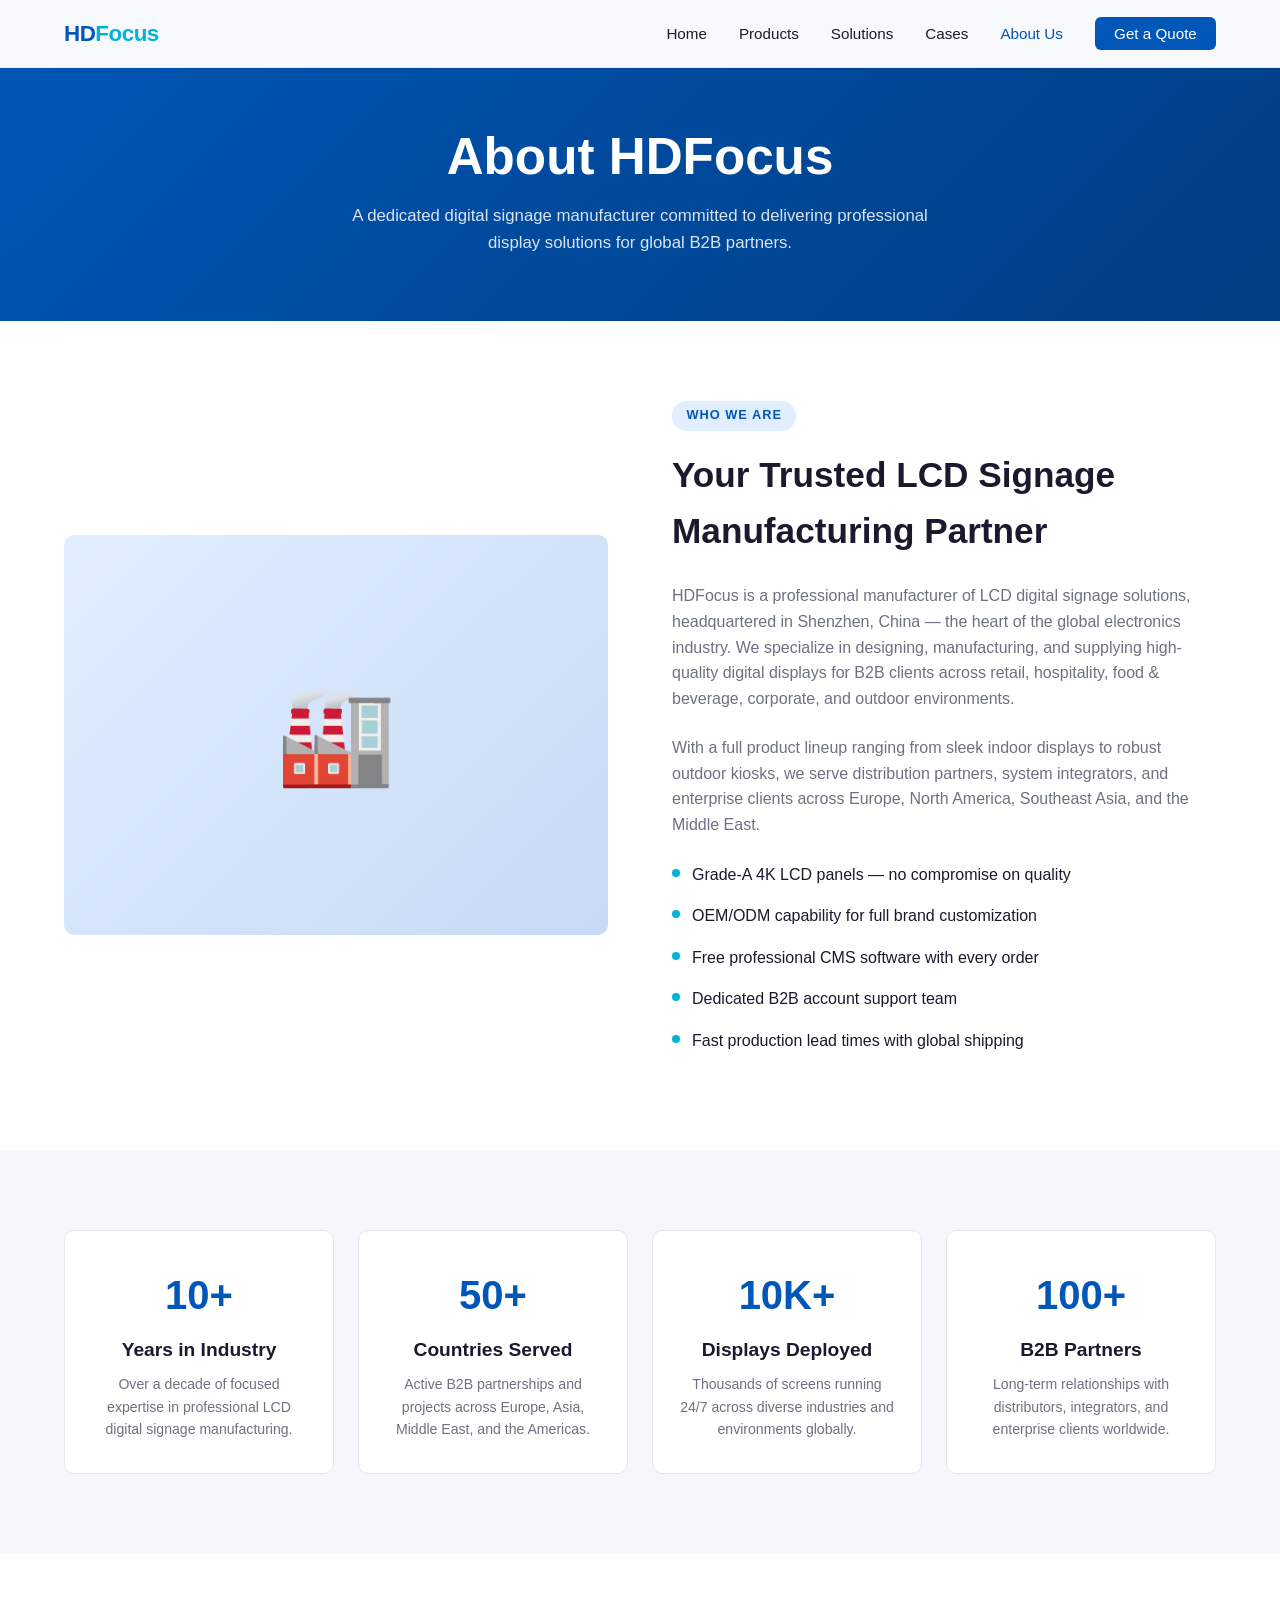
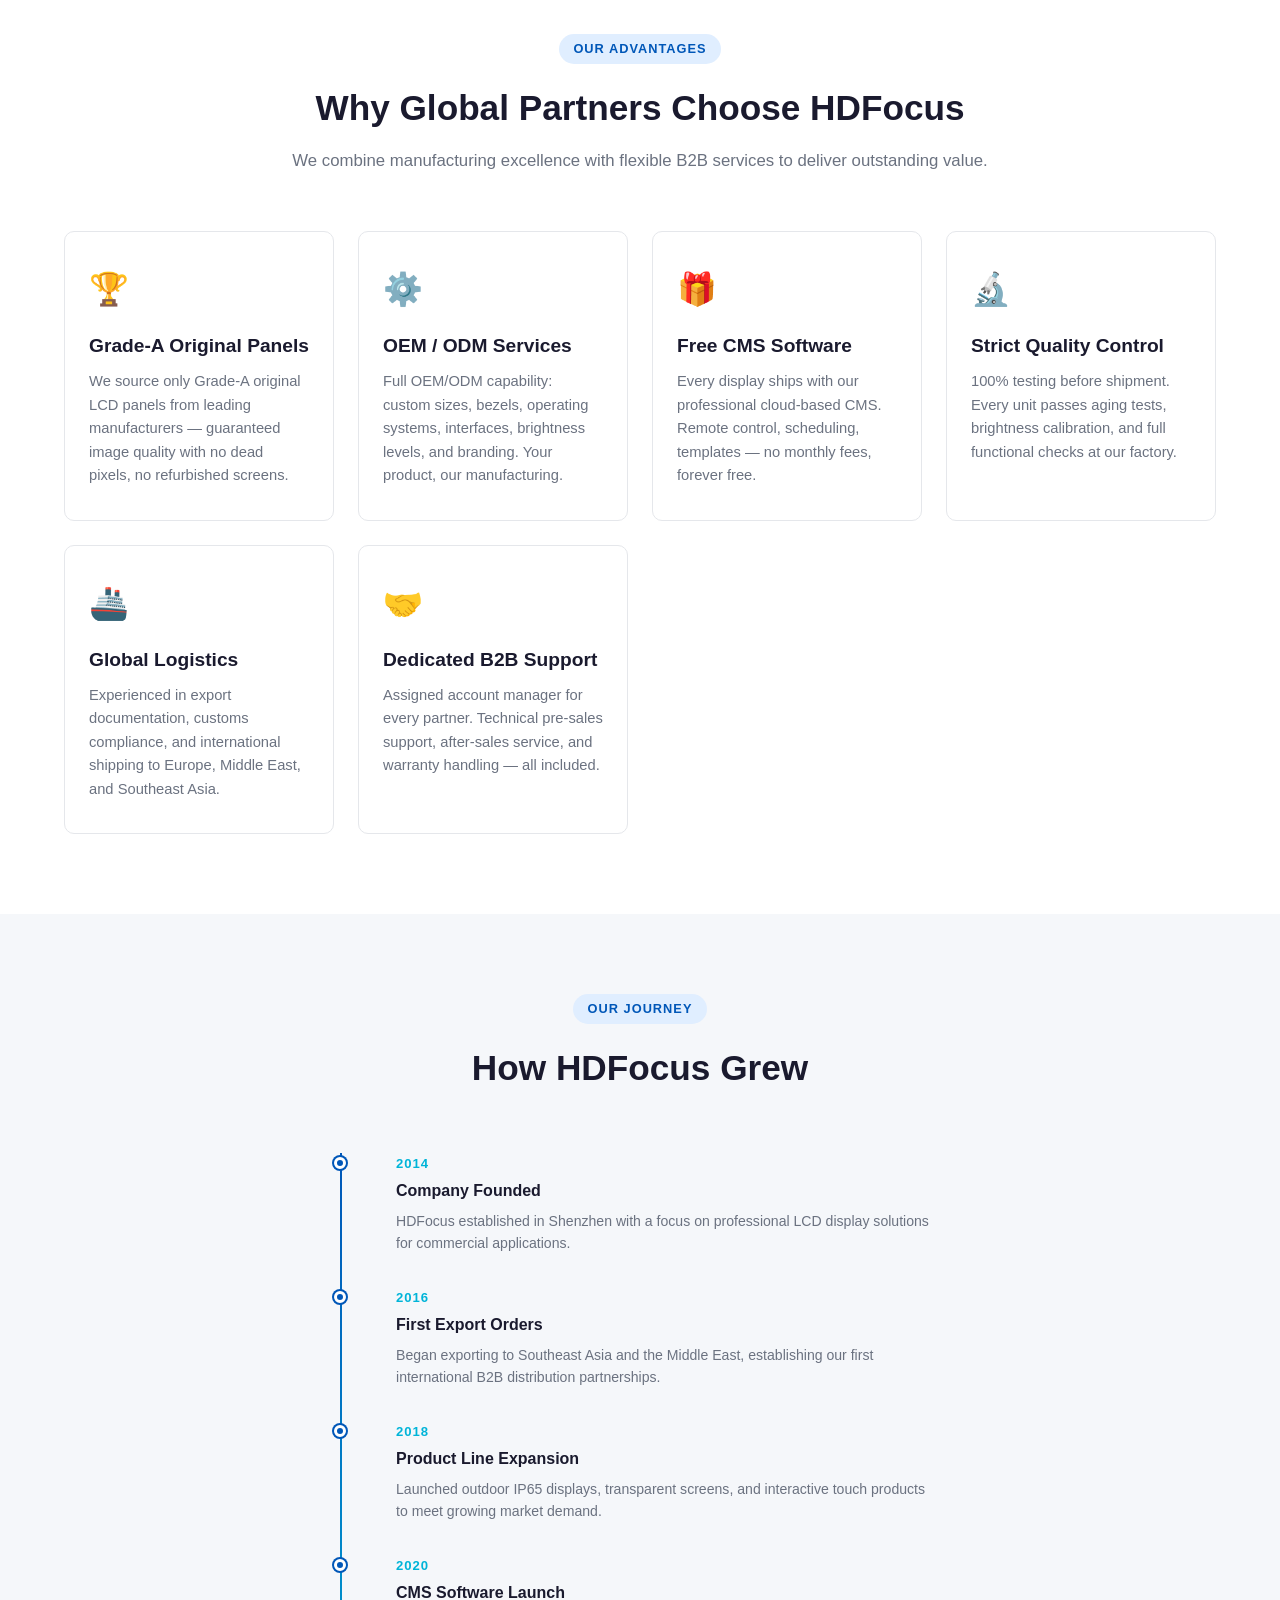
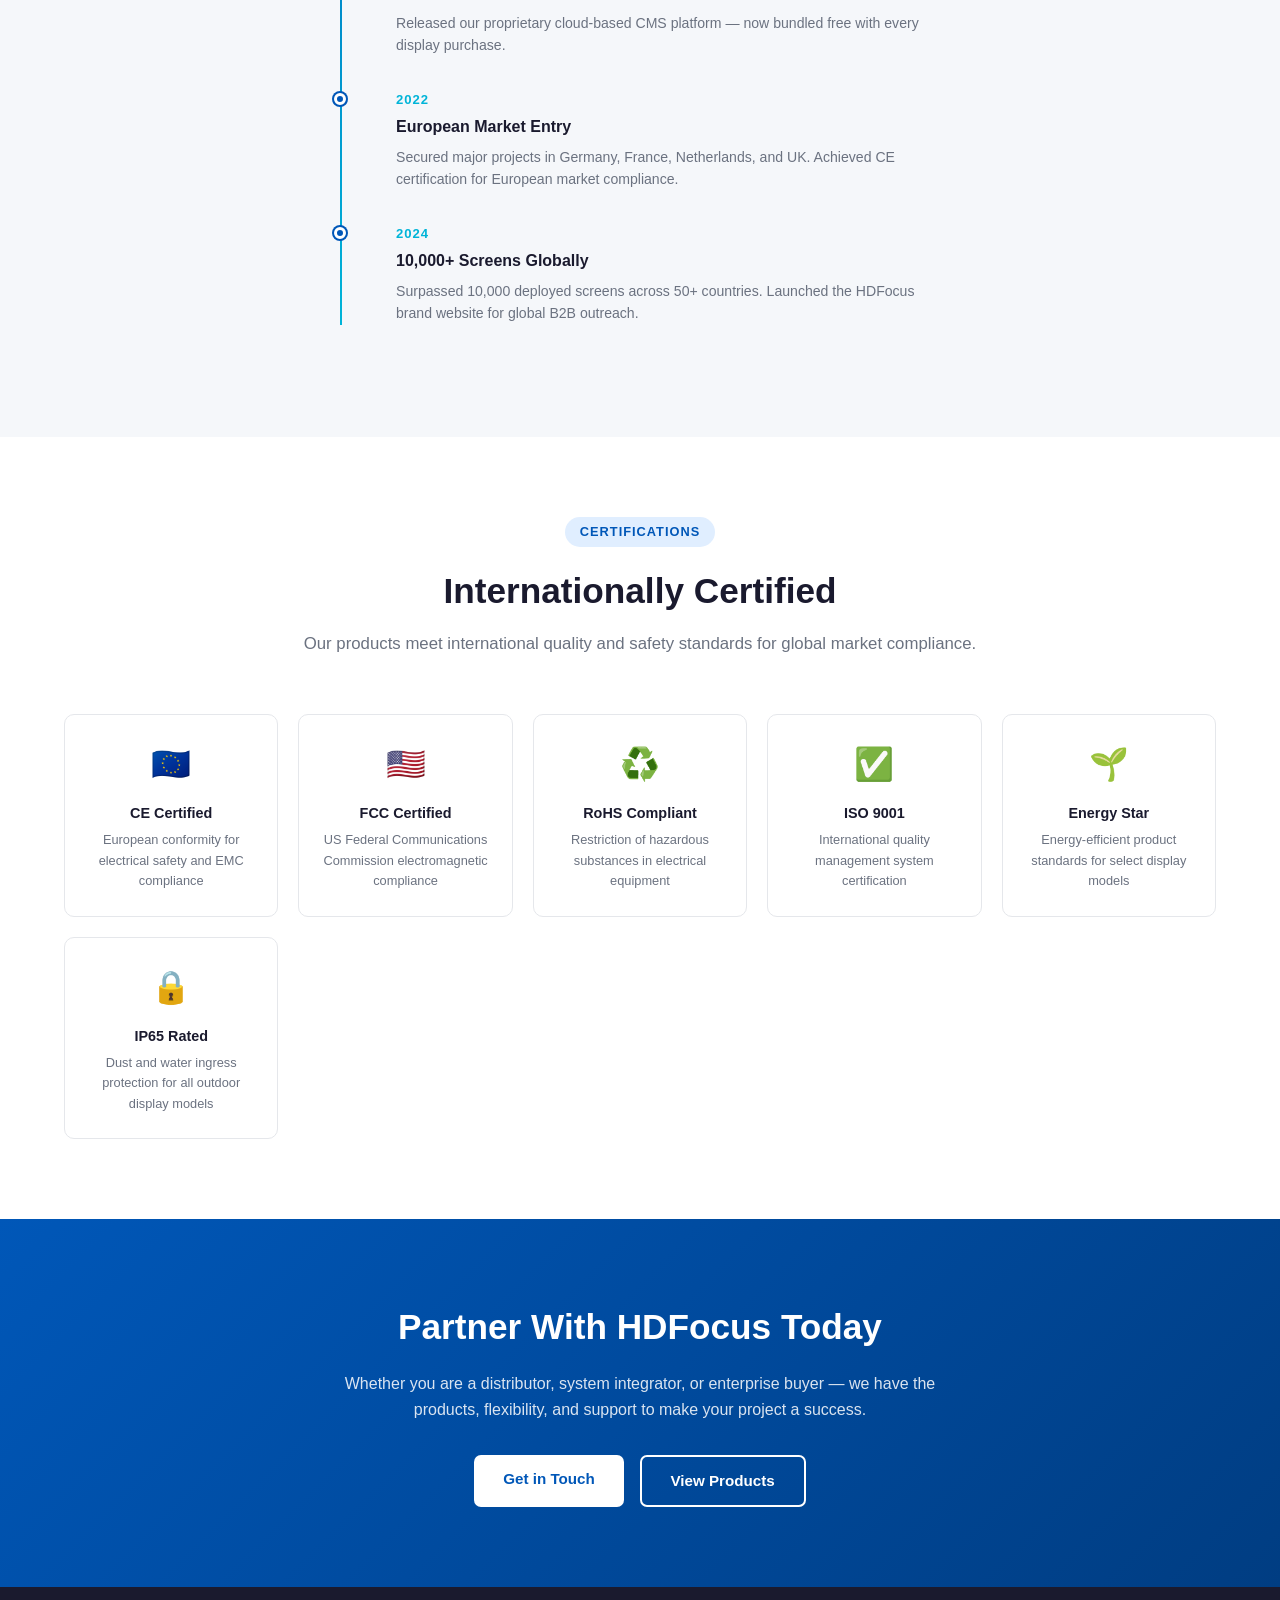
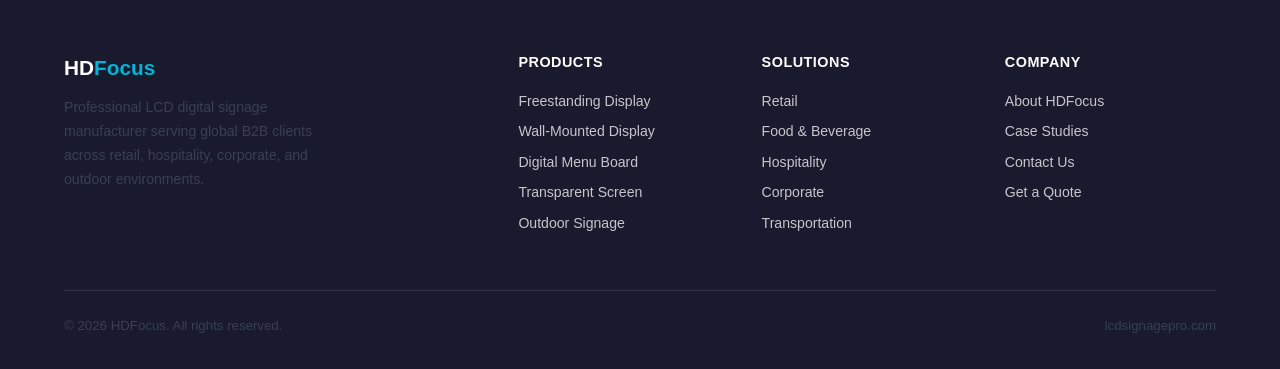
==== about.html @ 232b3a87 "Add files via upload" ====
<!DOCTYPE html>
<html lang="en">
<head>
  <meta charset="UTF-8" />
  <meta name="viewport" content="width=device-width, initial-scale=1.0" />
  <title>About Us | HDFocus LCD Digital Signage Manufacturer</title>
  <meta name="description" content="HDFocus is a professional LCD digital signage manufacturer with over 10 years of experience. We serve B2B clients globally with Grade-A displays, free CMS, and OEM/ODM services." />
  <link rel="stylesheet" href="style.css" />
  <style>
    .team-grid { display:grid; grid-template-columns:repeat(auto-fit,minmax(220px,1fr)); gap:1.5rem; }
    .team-card { text-align:center; padding:2rem 1.5rem; border-radius:var(--radius); border:1px solid var(--border); background:#fff; }
    .team-avatar { width:80px; height:80px; border-radius:50%; background:linear-gradient(135deg,var(--primary),var(--accent)); display:flex; align-items:center; justify-content:center; color:#fff; font-size:1.8rem; font-weight:700; margin:0 auto 1rem; }
    .team-card h3 { margin-bottom:0.25rem; font-size:1rem; }
    .team-card span { color:var(--text-muted); font-size:0.85rem; }
    .milestones { position:relative; padding-left:2rem; }
    .milestones::before { content:''; position:absolute; left:0; top:0; bottom:0; width:2px; background:linear-gradient(to bottom,var(--primary),var(--accent)); }
    .milestone { position:relative; margin-bottom:2rem; padding-left:1.5rem; }
    .milestone::before { content:''; position:absolute; left:-2.4rem; top:4px; width:12px; height:12px; border-radius:50%; background:var(--primary); border:3px solid #fff; box-shadow:0 0 0 2px var(--primary); }
    .milestone .year { font-size:0.82rem; font-weight:700; color:var(--accent); text-transform:uppercase; letter-spacing:1px; }
    .milestone h4 { font-size:1rem; margin:0.25rem 0 0.4rem; }
    .milestone p { color:var(--text-muted); font-size:0.88rem; }
    .cert-grid { display:grid; grid-template-columns:repeat(auto-fit,minmax(180px,1fr)); gap:1.25rem; }
    .cert-card { background:#fff; border:1px solid var(--border); border-radius:var(--radius); padding:1.5rem; text-align:center; }
    .cert-icon { font-size:2rem; margin-bottom:0.75rem; }
    .cert-card h4 { font-size:0.9rem; margin-bottom:0.3rem; }
    .cert-card p { font-size:0.8rem; color:var(--text-muted); }
  </style>
</head>
<body>

<nav class="navbar">
  <a href="index.html" class="logo">HD<span>Focus</span></a>
  <ul class="nav-links">
    <li><a href="index.html">Home</a></li>
    <li><a href="products.html">Products</a></li>
    <li><a href="solutions.html">Solutions</a></li>
    <li><a href="cases.html">Cases</a></li>
    <li><a href="about.html" class="active">About Us</a></li>
    <li><a href="contact.html" class="nav-cta">Get a Quote</a></li>
  </ul>
  <div class="hamburger"><span></span><span></span><span></span></div>
</nav>

<div class="page-hero">
  <h1>About HDFocus</h1>
  <p>A dedicated digital signage manufacturer committed to delivering professional display solutions for global B2B partners.</p>
</div>

<!-- WHO WE ARE -->
<section class="section">
  <div class="about-grid">
    <div class="about-visual">🏭</div>
    <div class="about-text">
      <div class="section-header" style="text-align:left;margin:0 0 1.5rem;">
        <div class="tag">Who We Are</div>
        <h2>Your Trusted LCD Signage Manufacturing Partner</h2>
      </div>
      <p>HDFocus is a professional manufacturer of LCD digital signage solutions, headquartered in Shenzhen, China — the heart of the global electronics industry. We specialize in designing, manufacturing, and supplying high-quality digital displays for B2B clients across retail, hospitality, food & beverage, corporate, and outdoor environments.</p>
      <p style="margin-top:1rem;">With a full product lineup ranging from sleek indoor displays to robust outdoor kiosks, we serve distribution partners, system integrators, and enterprise clients across Europe, North America, Southeast Asia, and the Middle East.</p>
      <div class="value-list">
        <div class="value-item"><div class="dot"></div><span>Grade-A 4K LCD panels — no compromise on quality</span></div>
        <div class="value-item"><div class="dot"></div><span>OEM/ODM capability for full brand customization</span></div>
        <div class="value-item"><div class="dot"></div><span>Free professional CMS software with every order</span></div>
        <div class="value-item"><div class="dot"></div><span>Dedicated B2B account support team</span></div>
        <div class="value-item"><div class="dot"></div><span>Fast production lead times with global shipping</span></div>
      </div>
    </div>
  </div>
</section>

<!-- STATS -->
<section class="section section-alt">
  <div class="why-grid">
    <div class="why-card">
      <div class="why-number">10+</div>
      <h3>Years in Industry</h3>
      <p>Over a decade of focused expertise in professional LCD digital signage manufacturing.</p>
    </div>
    <div class="why-card">
      <div class="why-number">50+</div>
      <h3>Countries Served</h3>
      <p>Active B2B partnerships and projects across Europe, Asia, Middle East, and the Americas.</p>
    </div>
    <div class="why-card">
      <div class="why-number">10K+</div>
      <h3>Displays Deployed</h3>
      <p>Thousands of screens running 24/7 across diverse industries and environments globally.</p>
    </div>
    <div class="why-card">
      <div class="why-number">100+</div>
      <h3>B2B Partners</h3>
      <p>Long-term relationships with distributors, integrators, and enterprise clients worldwide.</p>
    </div>
  </div>
</section>

<!-- OUR ADVANTAGES -->
<section class="section">
  <div class="section-header">
    <div class="tag">Our Advantages</div>
    <h2>Why Global Partners Choose HDFocus</h2>
    <p>We combine manufacturing excellence with flexible B2B services to deliver outstanding value.</p>
  </div>
  <div class="features-grid">
    <div class="feature-card">
      <div class="feature-icon">🏆</div>
      <h3>Grade-A Original Panels</h3>
      <p>We source only Grade-A original LCD panels from leading manufacturers — guaranteed image quality with no dead pixels, no refurbished screens.</p>
    </div>
    <div class="feature-card">
      <div class="feature-icon">⚙️</div>
      <h3>OEM / ODM Services</h3>
      <p>Full OEM/ODM capability: custom sizes, bezels, operating systems, interfaces, brightness levels, and branding. Your product, our manufacturing.</p>
    </div>
    <div class="feature-card">
      <div class="feature-icon">🎁</div>
      <h3>Free CMS Software</h3>
      <p>Every display ships with our professional cloud-based CMS. Remote control, scheduling, templates — no monthly fees, forever free.</p>
    </div>
    <div class="feature-card">
      <div class="feature-icon">🔬</div>
      <h3>Strict Quality Control</h3>
      <p>100% testing before shipment. Every unit passes aging tests, brightness calibration, and full functional checks at our factory.</p>
    </div>
    <div class="feature-card">
      <div class="feature-icon">🚢</div>
      <h3>Global Logistics</h3>
      <p>Experienced in export documentation, customs compliance, and international shipping to Europe, Middle East, and Southeast Asia.</p>
    </div>
    <div class="feature-card">
      <div class="feature-icon">🤝</div>
      <h3>Dedicated B2B Support</h3>
      <p>Assigned account manager for every partner. Technical pre-sales support, after-sales service, and warranty handling — all included.</p>
    </div>
  </div>
</section>

<!-- MILESTONES -->
<section class="section section-alt">
  <div class="section-header">
    <div class="tag">Our Journey</div>
    <h2>How HDFocus Grew</h2>
  </div>
  <div style="max-width:600px;margin:0 auto;">
    <div class="milestones">
      <div class="milestone">
        <div class="year">2014</div>
        <h4>Company Founded</h4>
        <p>HDFocus established in Shenzhen with a focus on professional LCD display solutions for commercial applications.</p>
      </div>
      <div class="milestone">
        <div class="year">2016</div>
        <h4>First Export Orders</h4>
        <p>Began exporting to Southeast Asia and the Middle East, establishing our first international B2B distribution partnerships.</p>
      </div>
      <div class="milestone">
        <div class="year">2018</div>
        <h4>Product Line Expansion</h4>
        <p>Launched outdoor IP65 displays, transparent screens, and interactive touch products to meet growing market demand.</p>
      </div>
      <div class="milestone">
        <div class="year">2020</div>
        <h4>CMS Software Launch</h4>
        <p>Released our proprietary cloud-based CMS platform — now bundled free with every display purchase.</p>
      </div>
      <div class="milestone">
        <div class="year">2022</div>
        <h4>European Market Entry</h4>
        <p>Secured major projects in Germany, France, Netherlands, and UK. Achieved CE certification for European market compliance.</p>
      </div>
      <div class="milestone">
        <div class="year">2024</div>
        <h4>10,000+ Screens Globally</h4>
        <p>Surpassed 10,000 deployed screens across 50+ countries. Launched the HDFocus brand website for global B2B outreach.</p>
      </div>
    </div>
  </div>
</section>

<!-- CERTIFICATIONS -->
<section class="section">
  <div class="section-header">
    <div class="tag">Certifications</div>
    <h2>Internationally Certified</h2>
    <p>Our products meet international quality and safety standards for global market compliance.</p>
  </div>
  <div class="cert-grid">
    <div class="cert-card">
      <div class="cert-icon">🇪🇺</div>
      <h4>CE Certified</h4>
      <p>European conformity for electrical safety and EMC compliance</p>
    </div>
    <div class="cert-card">
      <div class="cert-icon">🇺🇸</div>
      <h4>FCC Certified</h4>
      <p>US Federal Communications Commission electromagnetic compliance</p>
    </div>
    <div class="cert-card">
      <div class="cert-icon">♻️</div>
      <h4>RoHS Compliant</h4>
      <p>Restriction of hazardous substances in electrical equipment</p>
    </div>
    <div class="cert-card">
      <div class="cert-icon">✅</div>
      <h4>ISO 9001</h4>
      <p>International quality management system certification</p>
    </div>
    <div class="cert-card">
      <div class="cert-icon">🌱</div>
      <h4>Energy Star</h4>
      <p>Energy-efficient product standards for select display models</p>
    </div>
    <div class="cert-card">
      <div class="cert-icon">🔒</div>
      <h4>IP65 Rated</h4>
      <p>Dust and water ingress protection for all outdoor display models</p>
    </div>
  </div>
</section>

<section class="cta-banner">
  <h2>Partner With HDFocus Today</h2>
  <p>Whether you are a distributor, system integrator, or enterprise buyer — we have the products, flexibility, and support to make your project a success.</p>
  <div class="cta-buttons">
    <a href="contact.html" class="btn btn-white">Get in Touch</a>
    <a href="products.html" class="btn btn-outline" style="color:#fff;border-color:#fff;">View Products</a>
  </div>
</section>

<footer>
  <div class="footer-grid">
    <div class="footer-brand">
      <div class="logo">HD<span>Focus</span></div>
      <p>Professional LCD digital signage manufacturer serving global B2B clients across retail, hospitality, corporate, and outdoor environments.</p>
    </div>
    <div class="footer-col">
      <h4>Products</h4>
      <a href="products.html">Freestanding Display</a>
      <a href="products.html">Wall-Mounted Display</a>
      <a href="products.html">Digital Menu Board</a>
      <a href="products.html">Transparent Screen</a>
      <a href="products.html">Outdoor Signage</a>
    </div>
    <div class="footer-col">
      <h4>Solutions</h4>
      <a href="solutions.html">Retail</a>
      <a href="solutions.html">Food & Beverage</a>
      <a href="solutions.html">Hospitality</a>
      <a href="solutions.html">Corporate</a>
      <a href="solutions.html">Transportation</a>
    </div>
    <div class="footer-col">
      <h4>Company</h4>
      <a href="about.html">About HDFocus</a>
      <a href="cases.html">Case Studies</a>
      <a href="contact.html">Contact Us</a>
      <a href="contact.html">Get a Quote</a>
    </div>
  </div>
  <div class="footer-bottom">
    <p>&copy; 2026 HDFocus. All rights reserved.</p>
    <p>lcdsignagepro.com</p>
  </div>
</footer>

<script src="main.js"></script>
</body>
</html>
---- style.css ----
/* ===== RESET & BASE ===== */
*, *::before, *::after { box-sizing: border-box; margin: 0; padding: 0; }
html { scroll-behavior: smooth; }
body {
  font-family: 'Segoe UI', Arial, sans-serif;
  color: #1a1a2e;
  background: #fff;
  line-height: 1.6;
}
a { text-decoration: none; color: inherit; }
img { max-width: 100%; display: block; }
ul { list-style: none; }

/* ===== VARIABLES ===== */
:root {
  --primary: #0057b8;
  --primary-dark: #003d82;
  --accent: #00b4d8;
  --dark: #1a1a2e;
  --gray: #f5f7fa;
  --text-muted: #6b7280;
  --border: #e5e7eb;
  --radius: 10px;
  --shadow: 0 4px 24px rgba(0,87,184,0.10);
  --transition: 0.25s ease;
}

/* ===== TYPOGRAPHY ===== */
h1 { font-size: clamp(2rem, 5vw, 3.2rem); font-weight: 800; line-height: 1.15; }
h2 { font-size: clamp(1.5rem, 3vw, 2.2rem); font-weight: 700; }
h3 { font-size: 1.2rem; font-weight: 600; }
p { color: #374151; }

/* ===== NAVBAR ===== */
.navbar {
  position: fixed; top: 0; left: 0; right: 0; z-index: 1000;
  background: rgba(255,255,255,0.97);
  backdrop-filter: blur(10px);
  border-bottom: 1px solid var(--border);
  padding: 0 5%;
  display: flex; align-items: center; justify-content: space-between;
  height: 68px;
}
.navbar .logo {
  font-size: 1.4rem; font-weight: 800;
  color: var(--primary);
  letter-spacing: -0.5px;
}
.navbar .logo span { color: var(--accent); }
.nav-links { display: flex; gap: 2rem; align-items: center; }
.nav-links a {
  font-size: 0.95rem; font-weight: 500; color: var(--dark);
  transition: color var(--transition);
}
.nav-links a:hover, .nav-links a.active { color: var(--primary); }
.nav-cta {
  background: var(--primary); color: #fff !important;
  padding: 0.5rem 1.2rem; border-radius: 6px;
  transition: background var(--transition) !important;
}
.nav-cta:hover { background: var(--primary-dark) !important; }
.hamburger { display: none; flex-direction: column; gap: 5px; cursor: pointer; }
.hamburger span { width: 24px; height: 2px; background: var(--dark); border-radius: 2px; transition: var(--transition); }

/* ===== BUTTONS ===== */
.btn {
  display: inline-block; padding: 0.75rem 1.8rem;
  border-radius: 7px; font-weight: 600; font-size: 0.95rem;
  transition: all var(--transition); cursor: pointer; border: none;
}
.btn-primary { background: var(--primary); color: #fff; }
.btn-primary:hover { background: var(--primary-dark); transform: translateY(-1px); box-shadow: 0 6px 20px rgba(0,87,184,0.3); }
.btn-outline { background: transparent; color: var(--primary); border: 2px solid var(--primary); }
.btn-outline:hover { background: var(--primary); color: #fff; }
.btn-white { background: #fff; color: var(--primary); }
.btn-white:hover { background: var(--gray); }
.btn-accent { background: var(--accent); color: #fff; }
.btn-accent:hover { background: #0096b4; }

/* ===== SECTION WRAPPER ===== */
.section { padding: 5rem 5%; }
.section-alt { background: var(--gray); }
.section-header { text-align: center; max-width: 700px; margin: 0 auto 3.5rem; }
.section-header .tag {
  display: inline-block; background: #e0eeff; color: var(--primary);
  font-size: 0.8rem; font-weight: 700; letter-spacing: 1px; text-transform: uppercase;
  padding: 0.3rem 0.9rem; border-radius: 20px; margin-bottom: 1rem;
}
.section-header p { color: var(--text-muted); margin-top: 0.75rem; font-size: 1.05rem; }

/* ===== HERO ===== */
.hero {
  min-height: 100vh;
  background: linear-gradient(135deg, #0057b8 0%, #003d82 50%, #001f4d 100%);
  display: flex; align-items: center; padding: 8rem 5% 5rem;
  position: relative; overflow: hidden;
}
.hero::before {
  content: '';
  position: absolute; top: -50%; right: -20%;
  width: 700px; height: 700px;
  background: radial-gradient(circle, rgba(0,180,216,0.15) 0%, transparent 70%);
  border-radius: 50%;
}
.hero-content { max-width: 650px; color: #fff; position: relative; z-index: 1; }
.hero-tag {
  display: inline-block; background: rgba(0,180,216,0.2); color: var(--accent);
  border: 1px solid rgba(0,180,216,0.4);
  font-size: 0.8rem; font-weight: 700; letter-spacing: 1px; text-transform: uppercase;
  padding: 0.35rem 1rem; border-radius: 20px; margin-bottom: 1.5rem;
}
.hero h1 { color: #fff; margin-bottom: 1.25rem; }
.hero h1 span { color: var(--accent); }
.hero p { color: rgba(255,255,255,0.85); font-size: 1.1rem; margin-bottom: 2rem; max-width: 520px; }
.hero-buttons { display: flex; gap: 1rem; flex-wrap: wrap; }
.hero-stats { display: flex; gap: 2.5rem; margin-top: 3.5rem; flex-wrap: wrap; }
.stat { border-left: 3px solid var(--accent); padding-left: 1rem; }
.stat strong { display: block; font-size: 1.8rem; font-weight: 800; color: #fff; }
.stat span { font-size: 0.85rem; color: rgba(255,255,255,0.7); }

/* ===== FEATURES GRID ===== */
.features-grid { display: grid; grid-template-columns: repeat(auto-fit, minmax(240px, 1fr)); gap: 1.5rem; }
.feature-card {
  background: #fff; border: 1px solid var(--border);
  border-radius: var(--radius); padding: 2rem 1.5rem;
  transition: all var(--transition);
}
.feature-card:hover { transform: translateY(-4px); box-shadow: var(--shadow); border-color: var(--accent); }
.feature-icon { font-size: 2rem; margin-bottom: 1rem; }
.feature-card h3 { margin-bottom: 0.5rem; }
.feature-card p { color: var(--text-muted); font-size: 0.92rem; }

/* ===== PRODUCT GRID ===== */
.products-grid { display: grid; grid-template-columns: repeat(auto-fit, minmax(280px, 1fr)); gap: 1.75rem; }
.product-card {
  background: #fff; border: 1px solid var(--border);
  border-radius: var(--radius); overflow: hidden;
  transition: all var(--transition);
}
.product-card:hover { transform: translateY(-5px); box-shadow: var(--shadow); }
.product-img {
  height: 200px; background: linear-gradient(135deg, #e0eeff, #c7d9f5);
  display: flex; align-items: center; justify-content: center;
  font-size: 3.5rem; position: relative;
}
.product-badge {
  position: absolute; top: 1rem; right: 1rem;
  background: var(--accent); color: #fff;
  font-size: 0.72rem; font-weight: 700; padding: 0.2rem 0.6rem;
  border-radius: 4px; text-transform: uppercase; letter-spacing: 0.5px;
}
.product-info { padding: 1.5rem; }
.product-info h3 { margin-bottom: 0.5rem; font-size: 1.05rem; }
.product-info p { color: var(--text-muted); font-size: 0.88rem; margin-bottom: 1rem; }
.product-specs { display: flex; gap: 0.5rem; flex-wrap: wrap; }
.spec-tag {
  background: var(--gray); color: var(--primary);
  font-size: 0.75rem; font-weight: 600; padding: 0.2rem 0.6rem;
  border-radius: 4px;
}

/* ===== SOLUTIONS ===== */
.solutions-grid { display: grid; grid-template-columns: repeat(auto-fit, minmax(300px, 1fr)); gap: 1.75rem; }
.solution-card {
  border-radius: var(--radius); overflow: hidden;
  position: relative; min-height: 280px;
  display: flex; flex-direction: column; justify-content: flex-end;
  background: linear-gradient(135deg, #1a1a2e, #0057b8);
  padding: 2rem;
  transition: all var(--transition);
}
.solution-card:hover { transform: translateY(-4px); box-shadow: var(--shadow); }
.solution-icon { font-size: 2.5rem; margin-bottom: 1rem; }
.solution-card h3 { color: #fff; font-size: 1.15rem; margin-bottom: 0.5rem; }
.solution-card p { color: rgba(255,255,255,0.8); font-size: 0.88rem; }

/* ===== WHY US ===== */
.why-grid { display: grid; grid-template-columns: repeat(auto-fit, minmax(220px, 1fr)); gap: 1.5rem; }
.why-card {
  text-align: center; padding: 2rem 1.5rem;
  border-radius: var(--radius); background: #fff;
  border: 1px solid var(--border);
}
.why-number { font-size: 2.5rem; font-weight: 800; color: var(--primary); margin-bottom: 0.5rem; }
.why-card h3 { margin-bottom: 0.5rem; }
.why-card p { color: var(--text-muted); font-size: 0.88rem; }

/* ===== CASES ===== */
.cases-grid { display: grid; grid-template-columns: repeat(auto-fit, minmax(300px, 1fr)); gap: 1.75rem; }
.case-card {
  border-radius: var(--radius); overflow: hidden;
  border: 1px solid var(--border);
  transition: all var(--transition);
}
.case-card:hover { box-shadow: var(--shadow); transform: translateY(-4px); }
.case-img {
  height: 180px; display: flex; align-items: center; justify-content: center;
  font-size: 3rem;
}
.case-info { padding: 1.5rem; }
.case-tag {
  display: inline-block; background: #e0eeff; color: var(--primary);
  font-size: 0.75rem; font-weight: 700; padding: 0.2rem 0.6rem;
  border-radius: 4px; text-transform: uppercase; margin-bottom: 0.75rem;
}
.case-info h3 { margin-bottom: 0.5rem; }
.case-info p { color: var(--text-muted); font-size: 0.88rem; }

/* ===== CTA BANNER ===== */
.cta-banner {
  background: linear-gradient(135deg, var(--primary), var(--primary-dark));
  padding: 5rem 5%; text-align: center; color: #fff;
}
.cta-banner h2 { color: #fff; margin-bottom: 1rem; }
.cta-banner p { color: rgba(255,255,255,0.85); margin-bottom: 2rem; max-width: 600px; margin-left: auto; margin-right: auto; }
.cta-buttons { display: flex; gap: 1rem; justify-content: center; flex-wrap: wrap; }

/* ===== CONTACT FORM ===== */
.contact-grid { display: grid; grid-template-columns: 1fr 1.5fr; gap: 4rem; align-items: start; }
.contact-info h2 { margin-bottom: 1rem; }
.contact-info p { color: var(--text-muted); margin-bottom: 2rem; }
.contact-detail { display: flex; gap: 1rem; align-items: flex-start; margin-bottom: 1.5rem; }
.contact-detail .icon { font-size: 1.4rem; flex-shrink: 0; }
.contact-detail strong { display: block; margin-bottom: 0.2rem; }
.contact-detail span { color: var(--text-muted); font-size: 0.9rem; }
.form-card {
  background: #fff; border: 1px solid var(--border);
  border-radius: var(--radius); padding: 2.5rem;
  box-shadow: var(--shadow);
}
.form-row { display: grid; grid-template-columns: 1fr 1fr; gap: 1rem; }
.form-group { margin-bottom: 1.25rem; }
.form-group label { display: block; font-weight: 600; font-size: 0.88rem; margin-bottom: 0.4rem; }
.form-group input, .form-group select, .form-group textarea {
  width: 100%; padding: 0.7rem 1rem;
  border: 1.5px solid var(--border); border-radius: 7px;
  font-size: 0.95rem; font-family: inherit;
  transition: border-color var(--transition);
  background: #fff;
}
.form-group input:focus, .form-group select:focus, .form-group textarea:focus {
  outline: none; border-color: var(--primary);
  box-shadow: 0 0 0 3px rgba(0,87,184,0.08);
}
.form-group textarea { resize: vertical; min-height: 120px; }

/* ===== ABOUT ===== */
.about-grid { display: grid; grid-template-columns: 1fr 1fr; gap: 4rem; align-items: center; }
.about-visual {
  border-radius: var(--radius); overflow: hidden;
  background: linear-gradient(135deg, #e0eeff, #c7d9f5);
  height: 400px; display: flex; align-items: center; justify-content: center;
  font-size: 6rem;
}
.about-text h2 { margin-bottom: 1rem; }
.about-text p { color: var(--text-muted); margin-bottom: 1.5rem; }
.value-list { margin-top: 1.5rem; }
.value-item { display: flex; gap: 0.75rem; align-items: flex-start; margin-bottom: 1rem; }
.value-item .dot { width: 8px; height: 8px; border-radius: 50%; background: var(--accent); flex-shrink: 0; margin-top: 7px; }

/* ===== PAGE HERO ===== */
.page-hero {
  background: linear-gradient(135deg, #0057b8, #003d82);
  padding: 8rem 5% 4rem; color: #fff; text-align: center;
}
.page-hero h1 { color: #fff; margin-bottom: 1rem; }
.page-hero p { color: rgba(255,255,255,0.85); max-width: 600px; margin: 0 auto; font-size: 1.05rem; }

/* ===== FOOTER ===== */
footer {
  background: var(--dark); color: rgba(255,255,255,0.75);
  padding: 4rem 5% 2rem;
}
.footer-grid { display: grid; grid-template-columns: 2fr 1fr 1fr 1fr; gap: 2rem; margin-bottom: 3rem; }
.footer-brand .logo { font-size: 1.3rem; font-weight: 800; color: #fff; margin-bottom: 0.75rem; }
.footer-brand .logo span { color: var(--accent); }
.footer-brand p { font-size: 0.88rem; max-width: 260px; line-height: 1.7; }
.footer-col h4 { color: #fff; font-size: 0.9rem; font-weight: 700; margin-bottom: 1rem; text-transform: uppercase; letter-spacing: 0.5px; }
.footer-col a { display: block; font-size: 0.88rem; margin-bottom: 0.5rem; transition: color var(--transition); }
.footer-col a:hover { color: var(--accent); }
.footer-bottom { border-top: 1px solid rgba(255,255,255,0.1); padding-top: 1.5rem; display: flex; justify-content: space-between; align-items: center; flex-wrap: wrap; gap: 1rem; }
.footer-bottom p { font-size: 0.83rem; }

/* ===== RESPONSIVE ===== */
@media (max-width: 900px) {
  .contact-grid, .about-grid { grid-template-columns: 1fr; }
  .footer-grid { grid-template-columns: 1fr 1fr; }
  .about-visual { height: 250px; font-size: 4rem; }
}
@media (max-width: 768px) {
  .nav-links { display: none; flex-direction: column; position: absolute; top: 68px; left: 0; right: 0; background: #fff; padding: 1.5rem 5%; border-bottom: 1px solid var(--border); gap: 1rem; }
  .nav-links.open { display: flex; }
  .hamburger { display: flex; }
  .hero { padding-top: 6rem; }
  .hero-stats { gap: 1.5rem; }
  .form-row { grid-template-columns: 1fr; }
  .footer-grid { grid-template-columns: 1fr; }
}
@media (max-width: 480px) {
  .section { padding: 3.5rem 5%; }
  .hero-buttons { flex-direction: column; }
  .cta-buttons { flex-direction: column; align-items: center; }
}
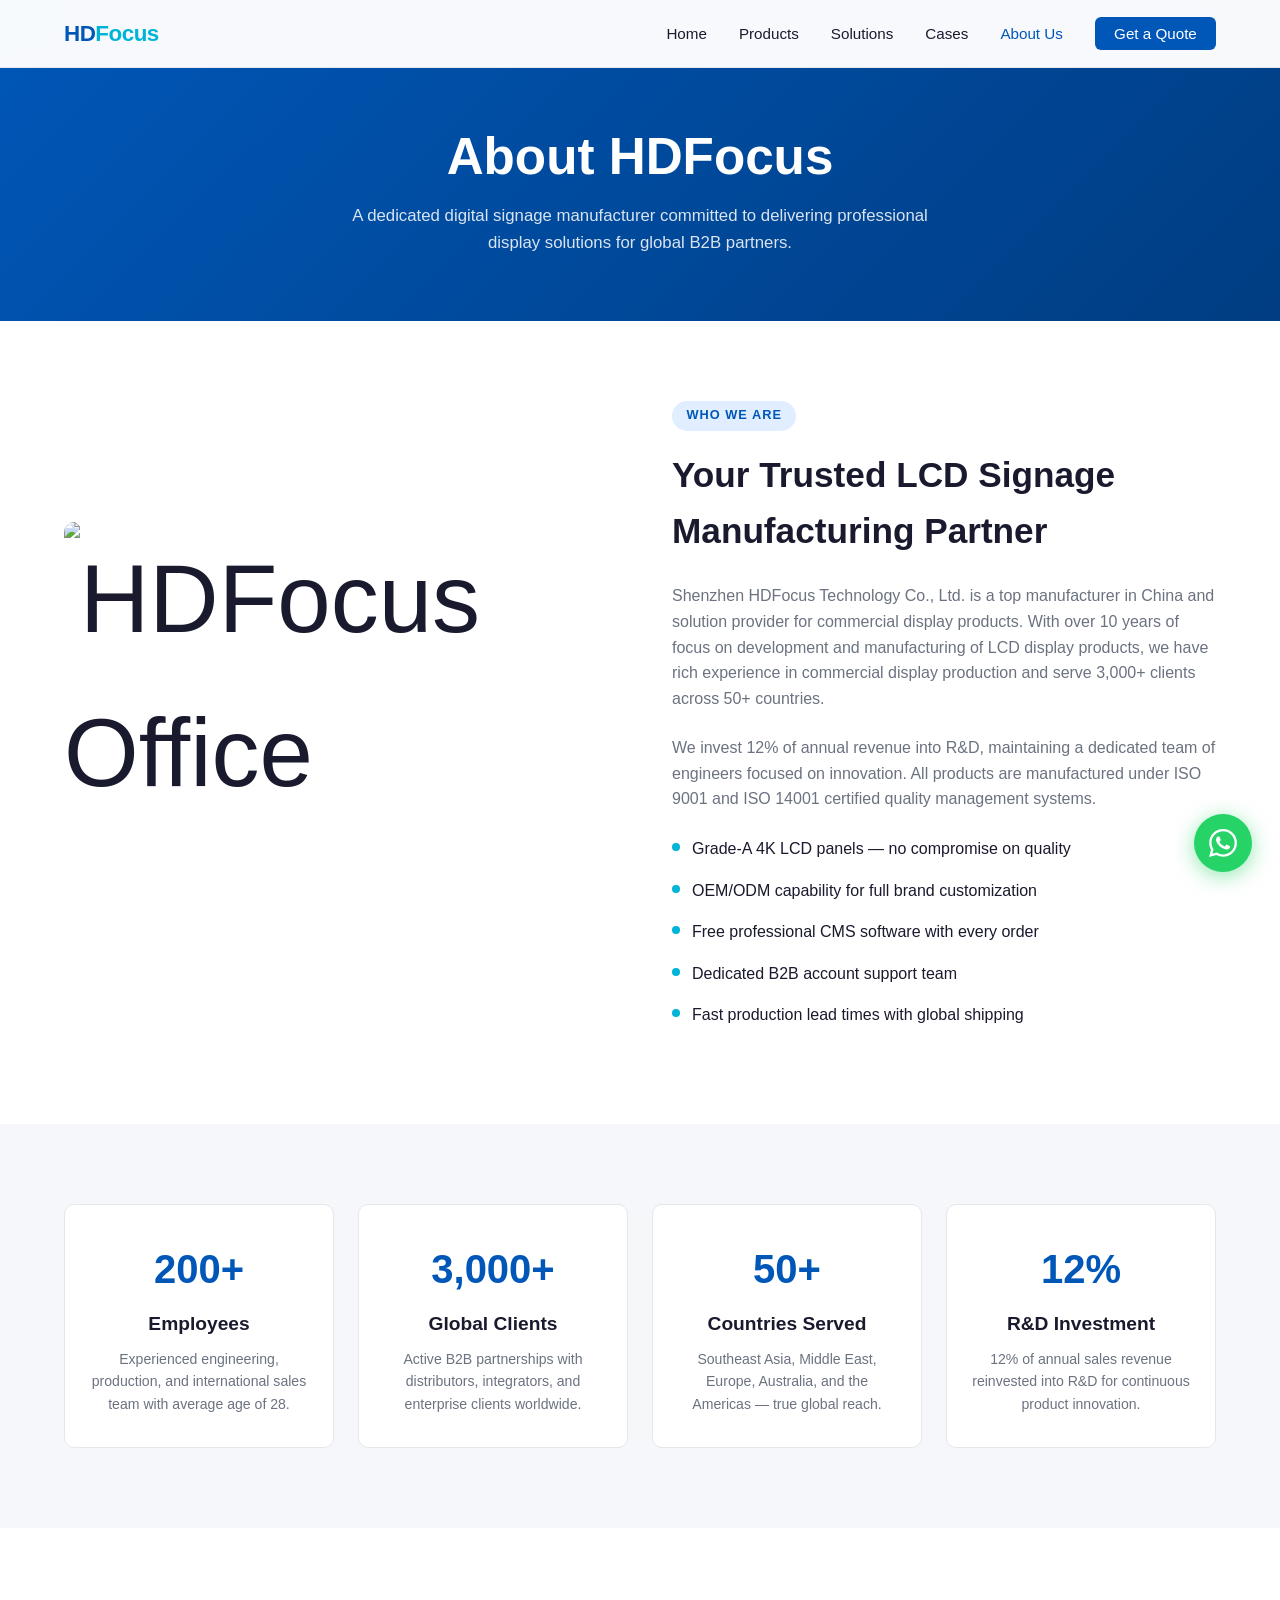
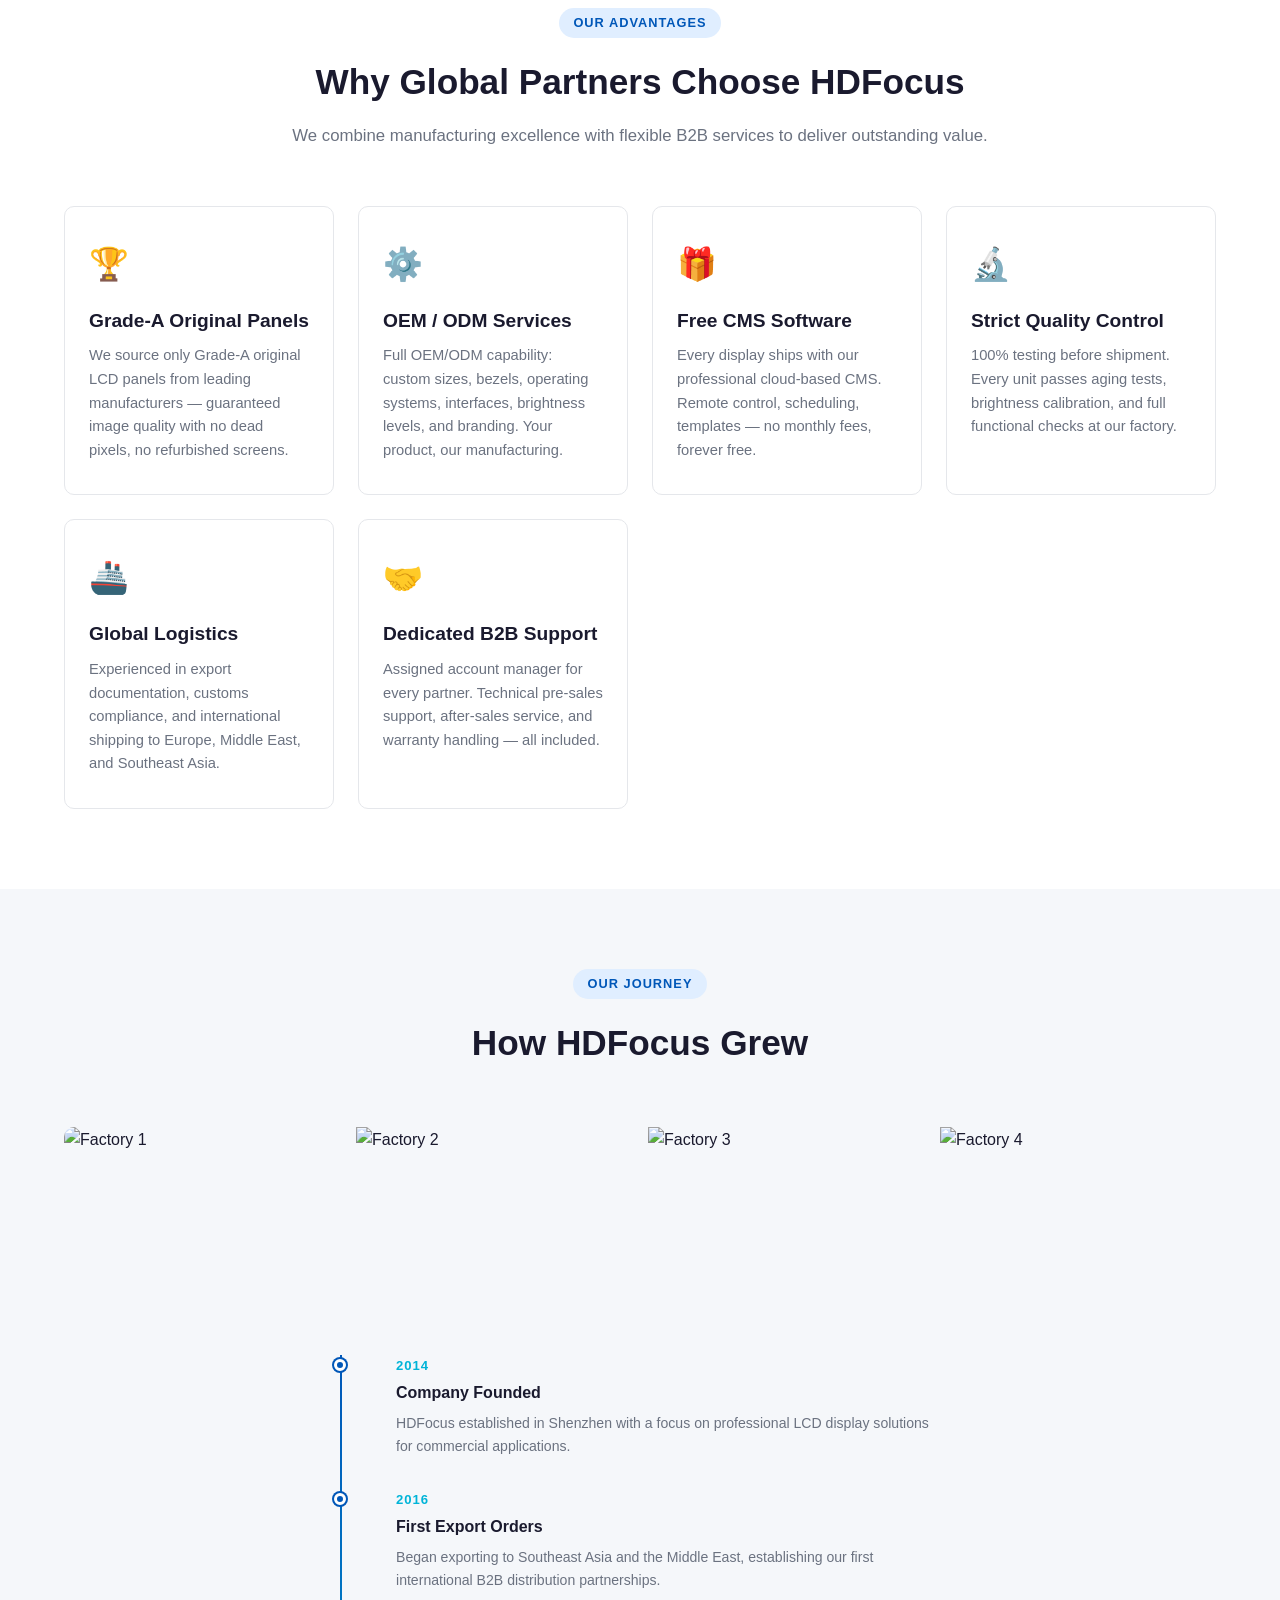
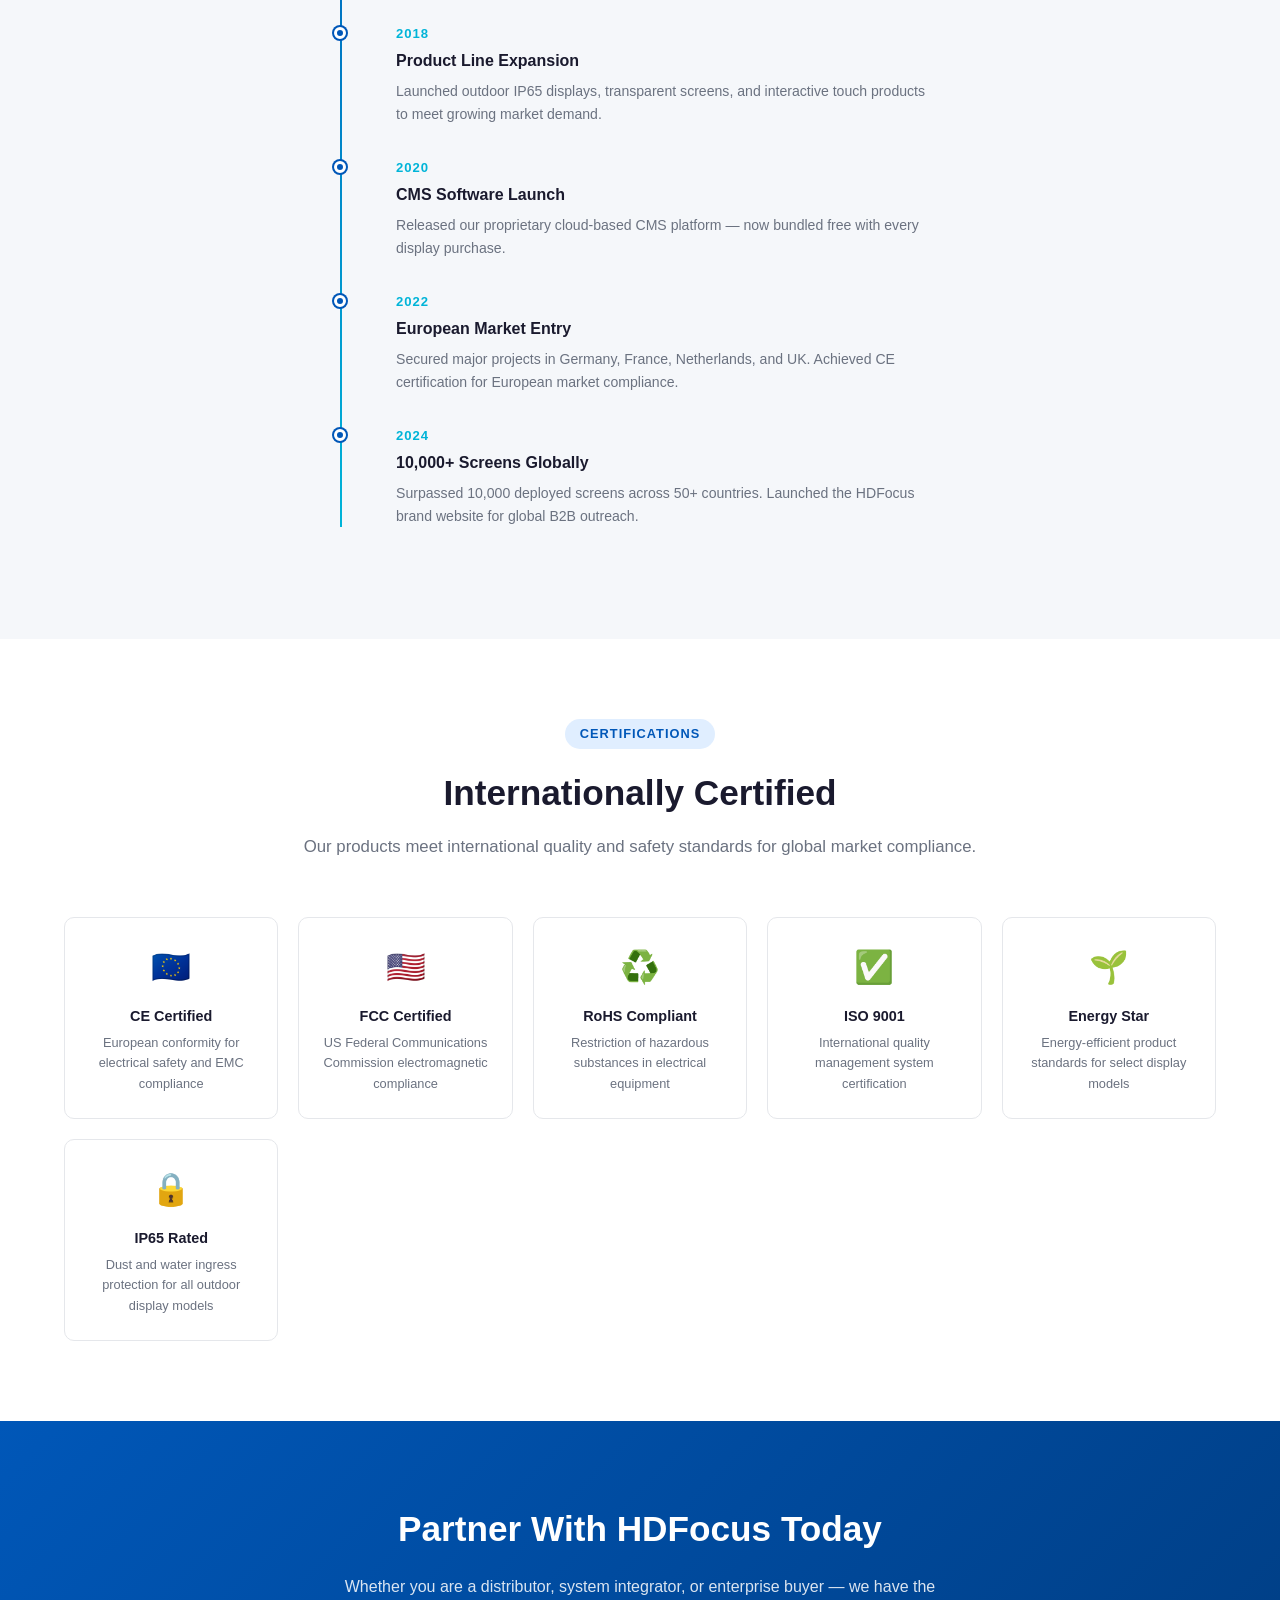
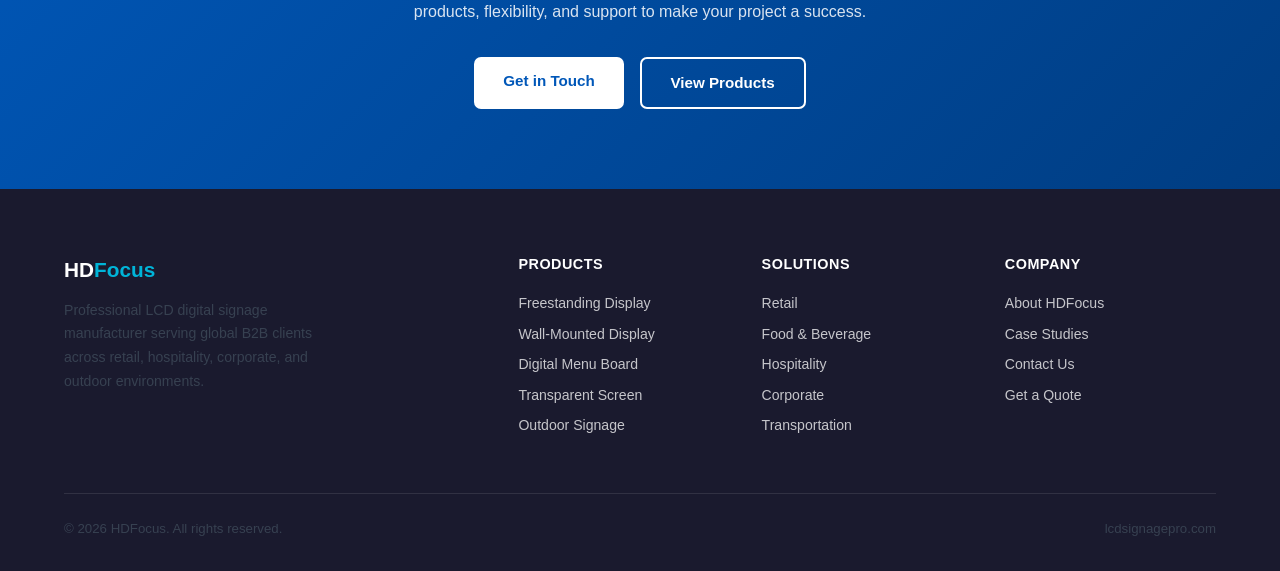
==== commit 6b210112: "Add files via upload" ====
--- a/about.html
+++ b/about.html
@@ -1,4 +1,4 @@
-<!DOCTYPE html>
+﻿<!DOCTYPE html>
 <html lang="en">
 <head>
   <meta charset="UTF-8" />
@@ -49,14 +49,16 @@
 <!-- WHO WE ARE -->
 <section class="section">
   <div class="about-grid">
-    <div class="about-visual">🏭</div>
+    <div class="about-visual" style="background:none;overflow:hidden;border-radius:var(--radius);">
+      <img src="https://www.hdfocuspro.com/uploads/42215/page/p20240723085947566e2.jpg?size=800x0" alt="HDFocus Office" style="width:100%;height:100%;object-fit:cover;">
+    </div>
     <div class="about-text">
       <div class="section-header" style="text-align:left;margin:0 0 1.5rem;">
         <div class="tag">Who We Are</div>
         <h2>Your Trusted LCD Signage Manufacturing Partner</h2>
       </div>
-      <p>HDFocus is a professional manufacturer of LCD digital signage solutions, headquartered in Shenzhen, China — the heart of the global electronics industry. We specialize in designing, manufacturing, and supplying high-quality digital displays for B2B clients across retail, hospitality, food & beverage, corporate, and outdoor environments.</p>
-      <p style="margin-top:1rem;">With a full product lineup ranging from sleek indoor displays to robust outdoor kiosks, we serve distribution partners, system integrators, and enterprise clients across Europe, North America, Southeast Asia, and the Middle East.</p>
+      <p>Shenzhen HDFocus Technology Co., Ltd. is a top manufacturer in China and solution provider for commercial display products. With over 10 years of focus on development and manufacturing of LCD display products, we have rich experience in commercial display production and serve 3,000+ clients across 50+ countries.</p>
+      <p style="margin-top:1rem;">We invest 12% of annual revenue into R&D, maintaining a dedicated team of engineers focused on innovation. All products are manufactured under ISO 9001 and ISO 14001 certified quality management systems.</p>
       <div class="value-list">
         <div class="value-item"><div class="dot"></div><span>Grade-A 4K LCD panels — no compromise on quality</span></div>
         <div class="value-item"><div class="dot"></div><span>OEM/ODM capability for full brand customization</span></div>
@@ -72,24 +74,24 @@
 <section class="section section-alt">
   <div class="why-grid">
     <div class="why-card">
-      <div class="why-number">10+</div>
-      <h3>Years in Industry</h3>
-      <p>Over a decade of focused expertise in professional LCD digital signage manufacturing.</p>
+      <div class="why-number">200+</div>
+      <h3>Employees</h3>
+      <p>Experienced engineering, production, and international sales team with average age of 28.</p>
+    </div>
+    <div class="why-card">
+      <div class="why-number">3,000+</div>
+      <h3>Global Clients</h3>
+      <p>Active B2B partnerships with distributors, integrators, and enterprise clients worldwide.</p>
     </div>
     <div class="why-card">
       <div class="why-number">50+</div>
       <h3>Countries Served</h3>
-      <p>Active B2B partnerships and projects across Europe, Asia, Middle East, and the Americas.</p>
-    </div>
-    <div class="why-card">
-      <div class="why-number">10K+</div>
-      <h3>Displays Deployed</h3>
-      <p>Thousands of screens running 24/7 across diverse industries and environments globally.</p>
-    </div>
-    <div class="why-card">
-      <div class="why-number">100+</div>
-      <h3>B2B Partners</h3>
-      <p>Long-term relationships with distributors, integrators, and enterprise clients worldwide.</p>
+      <p>Southeast Asia, Middle East, Europe, Australia, and the Americas — true global reach.</p>
+    </div>
+    <div class="why-card">
+      <div class="why-number">12%</div>
+      <h3>R&D Investment</h3>
+      <p>12% of annual sales revenue reinvested into R&D for continuous product innovation.</p>
     </div>
   </div>
 </section>
@@ -140,6 +142,13 @@
   <div class="section-header">
     <div class="tag">Our Journey</div>
     <h2>How HDFocus Grew</h2>
+  </div>
+  <!-- Factory Photos -->
+  <div style="display:grid;grid-template-columns:repeat(4,1fr);gap:1rem;margin-bottom:3rem;border-radius:var(--radius);overflow:hidden;">
+    <img src="https://www.hdfocuspro.com/uploads/42215/page/p20240722170823785e7.jpg?size=600x0" alt="Factory 1" style="width:100%;height:180px;object-fit:cover;">
+    <img src="https://www.hdfocuspro.com/uploads/42215/page/p2024072217083240a63.jpg?size=600x0" alt="Factory 2" style="width:100%;height:180px;object-fit:cover;">
+    <img src="https://www.hdfocuspro.com/uploads/42215/page/p2024072217094194b61.jpg?size=600x0" alt="Factory 3" style="width:100%;height:180px;object-fit:cover;">
+    <img src="https://www.hdfocuspro.com/uploads/42215/page/p20240722171020b8a02.jpg?size=600x0" alt="Factory 4" style="width:100%;height:180px;object-fit:cover;">
   </div>
   <div style="max-width:600px;margin:0 auto;">
     <div class="milestones">
@@ -263,6 +272,15 @@
   </div>
 </footer>
 
-<script src="main.js"></script>
+
+<!-- WHATSAPP FLOAT BUTTON -->
+<a href="https://wa.me/8615889675475" target="_blank" title="Chat on WhatsApp"
+  style="position:fixed;bottom:28px;right:28px;z-index:9999;background:#25d366;color:#fff;border-radius:50%;width:58px;height:58px;display:flex;align-items:center;justify-content:center;box-shadow:0 4px 20px rgba(37,211,102,0.5);transition:transform 0.2s;"
+  onmouseover="this.style.transform='scale(1.1)'" onmouseout="this.style.transform='scale(1)'">
+  <svg xmlns="http://www.w3.org/2000/svg" width="28" height="28" viewBox="0 0 24 24" fill="white">
+    <path d="M17.472 14.382c-.297-.149-1.758-.867-2.03-.967-.273-.099-.471-.148-.67.15-.197.297-.767.966-.94 1.164-.173.199-.347.223-.644.075-.297-.15-1.255-.463-2.39-1.475-.883-.788-1.48-1.761-1.653-2.059-.173-.297-.018-.458.13-.606.134-.133.298-.347.446-.52.149-.174.198-.298.298-.497.099-.198.05-.371-.025-.52-.075-.149-.669-1.612-.916-2.207-.242-.579-.487-.5-.669-.51-.173-.008-.371-.01-.57-.01-.198 0-.52.074-.792.372-.272.297-1.04 1.016-1.04 2.479 0 1.462 1.065 2.875 1.213 3.074.149.198 2.096 3.2 5.077 4.487.709.306 1.262.489 1.694.625.712.227 1.36.195 1.871.118.571-.085 1.758-.719 2.006-1.413.248-.694.248-1.289.173-1.413-.074-.124-.272-.198-.57-.347m-5.421 7.403h-.004a9.87 9.87 0 01-5.031-1.378l-.361-.214-3.741.982.998-3.648-.235-.374a9.86 9.86 0 01-1.51-5.26c.001-5.45 4.436-9.884 9.888-9.884 2.64 0 5.122 1.03 6.988 2.898a9.825 9.825 0 012.893 6.994c-.003 5.45-4.437 9.884-9.885 9.884m8.413-18.297A11.815 11.815 0 0012.05 0C5.495 0 .16 5.335.157 11.892c0 2.096.547 4.142 1.588 5.945L.057 24l6.305-1.654a11.882 11.882 0 005.683 1.448h.005c6.554 0 11.89-5.335 11.893-11.893a11.821 11.821 0 00-3.48-8.413z"/>
+  </svg>
+</a>
+
 </body>
 </html>
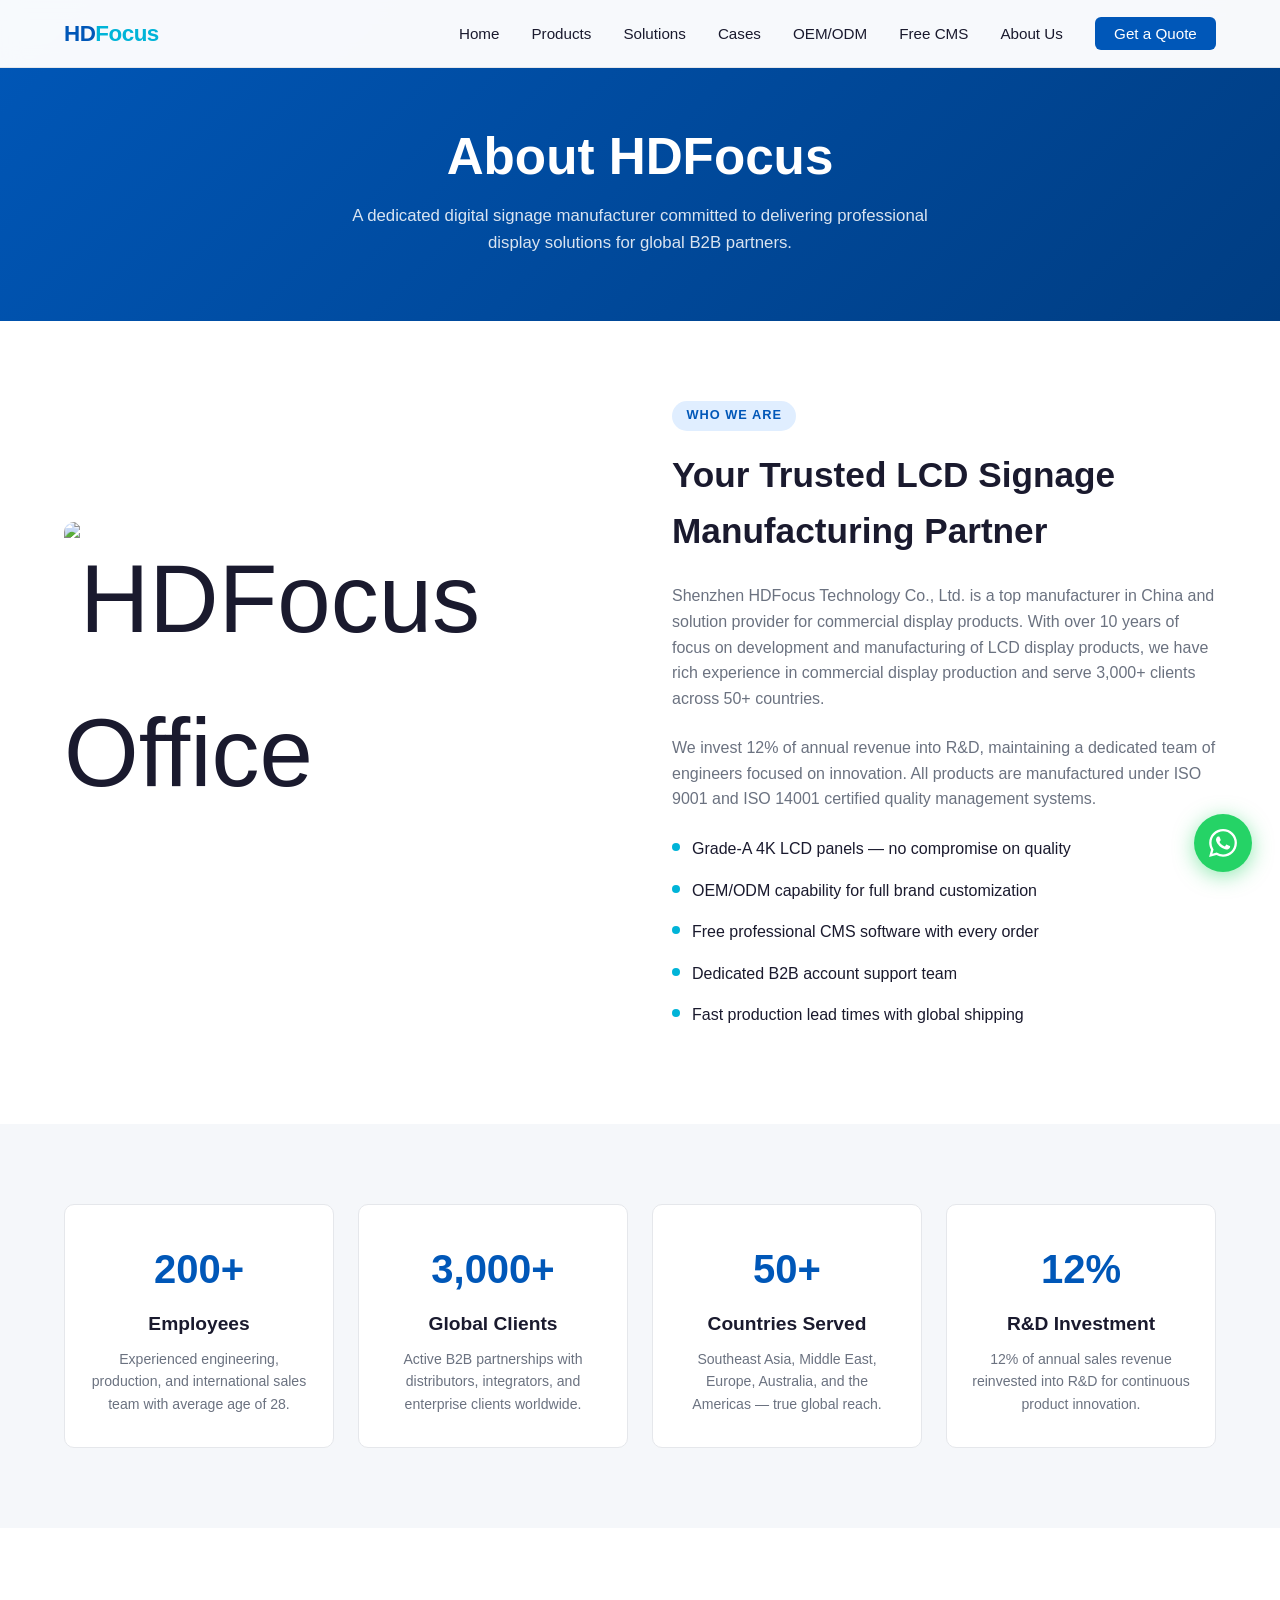
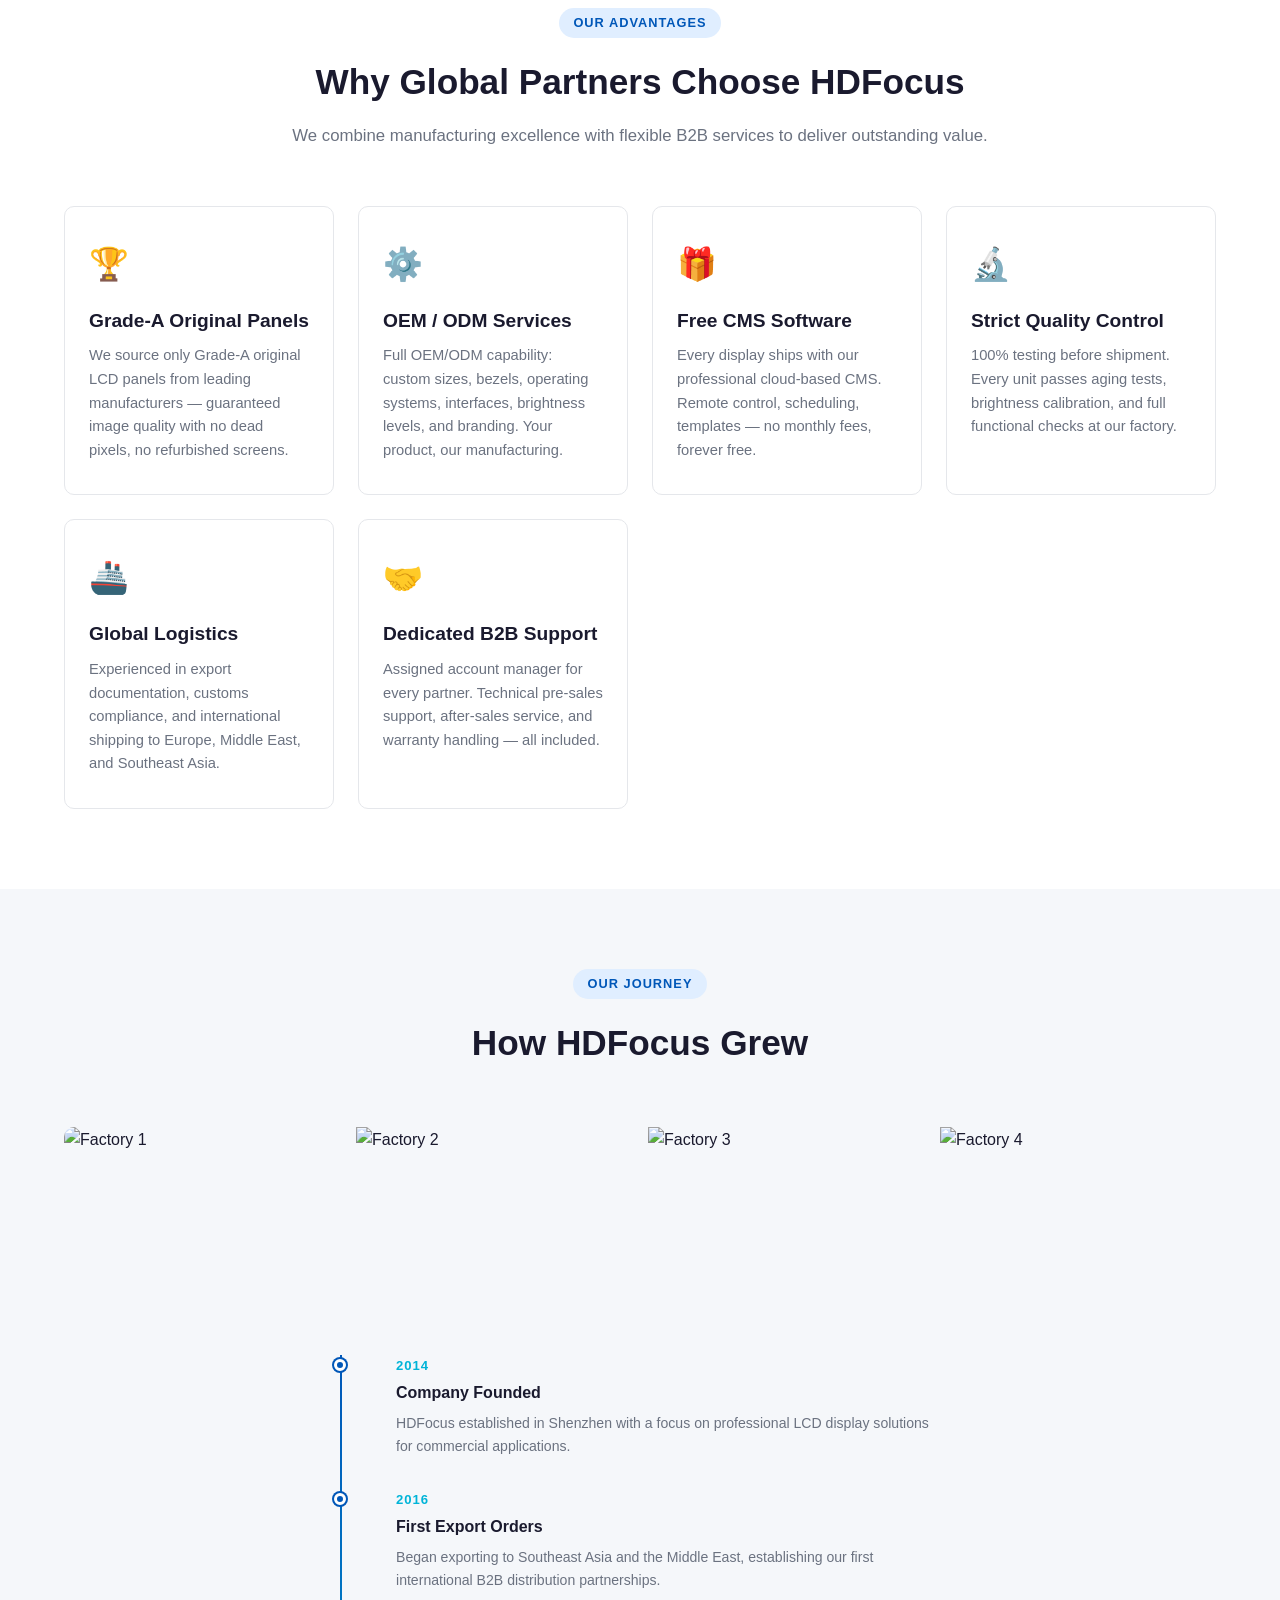
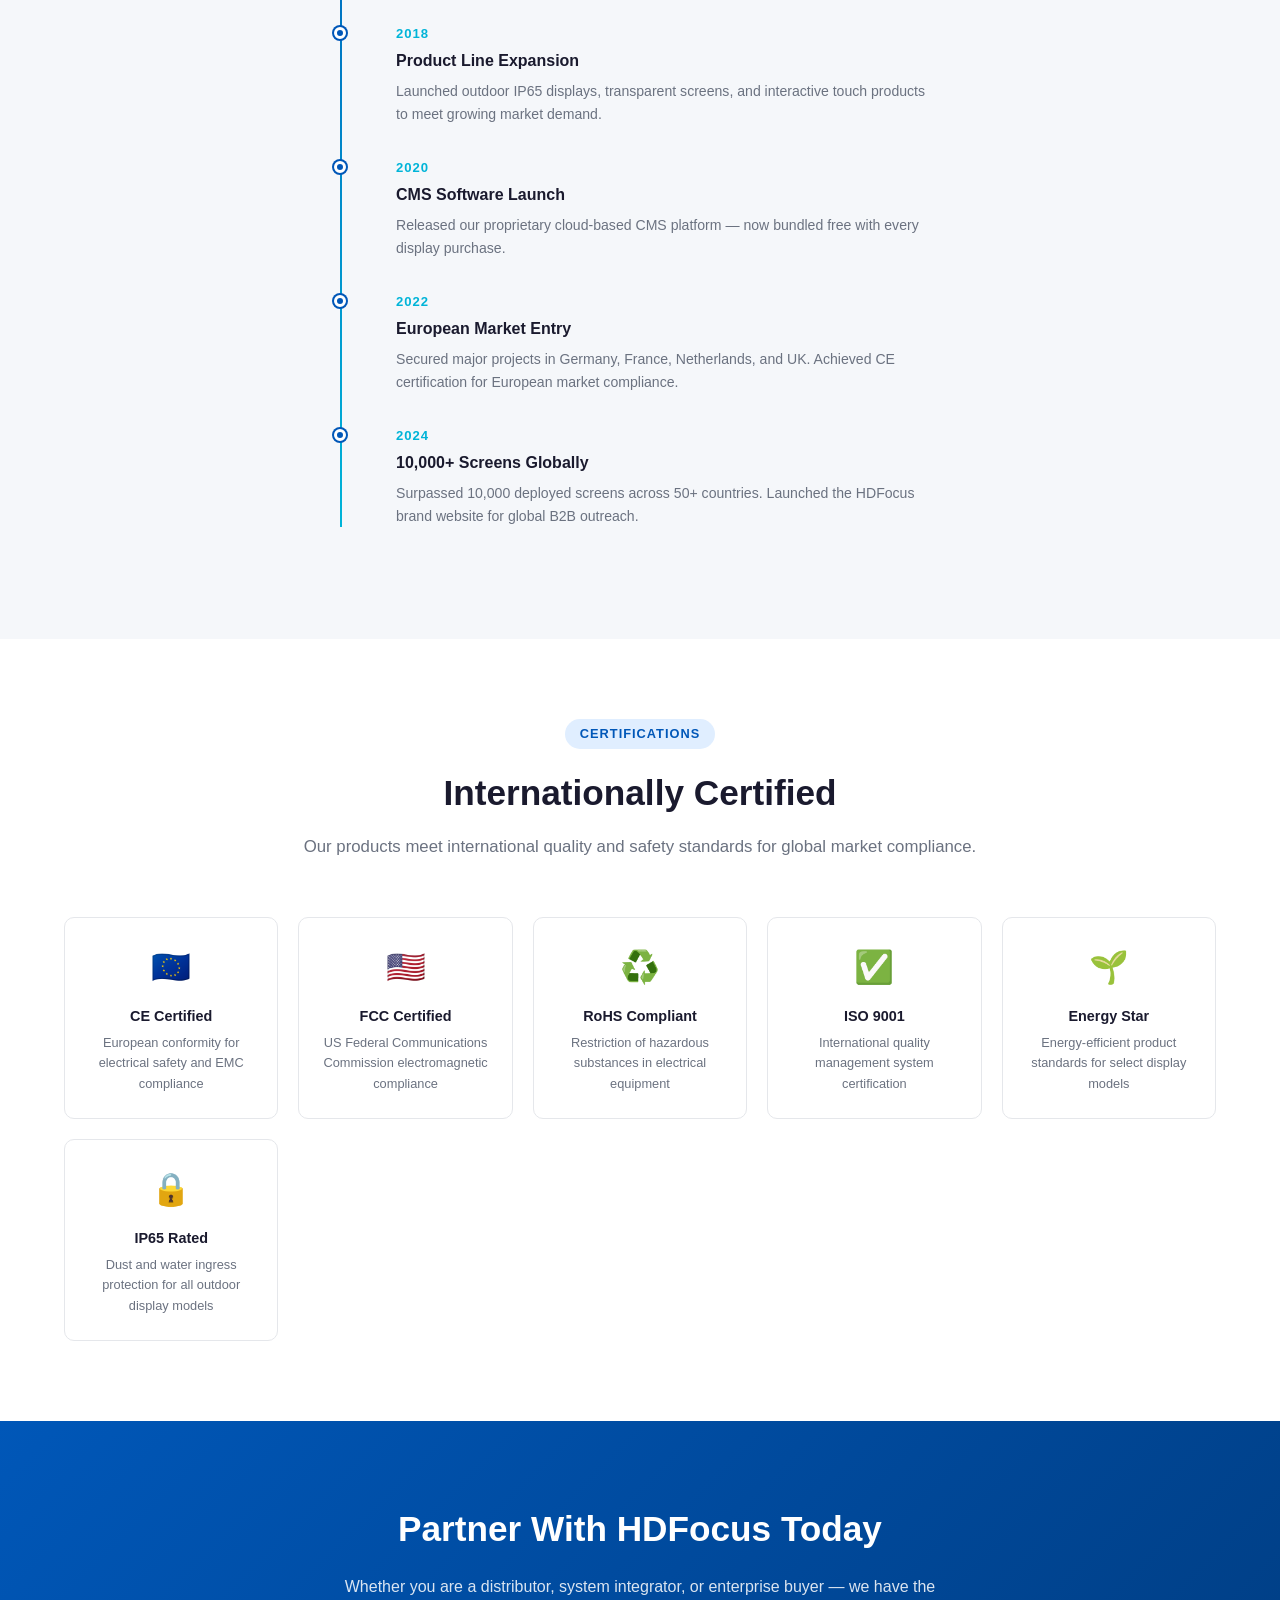
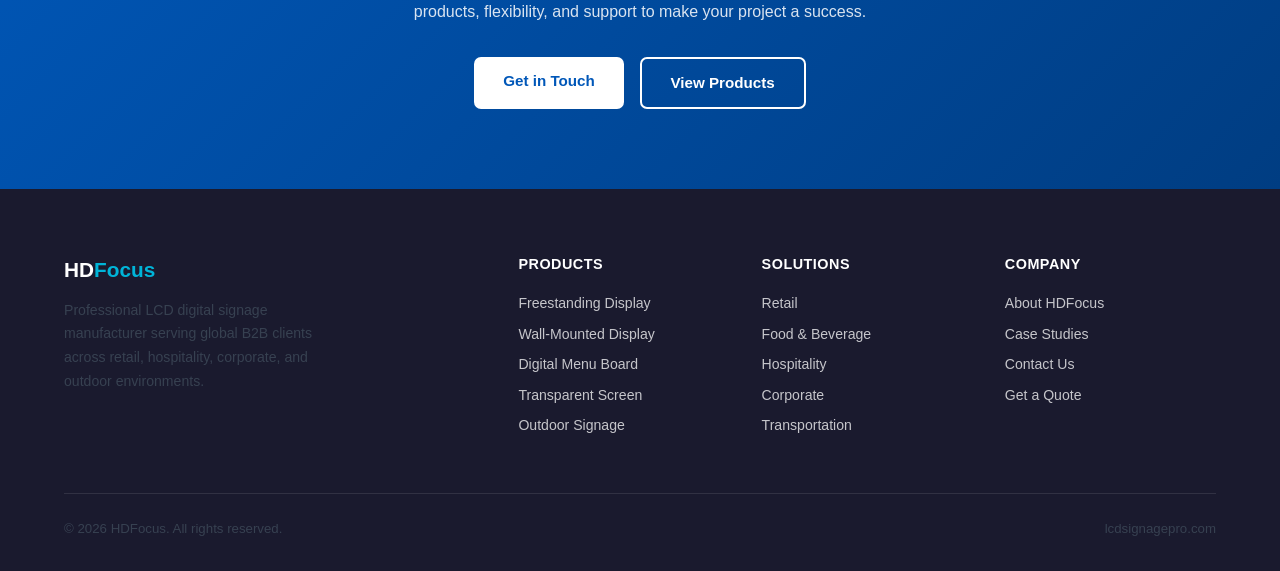
==== commit 2b47204e: "feat: full SEO optimization - fix product images, real scene photos for cases, mid-page CTA, OEM/ODM" ====
--- a/about.html
+++ b/about.html
@@ -35,7 +35,9 @@
     <li><a href="products.html">Products</a></li>
     <li><a href="solutions.html">Solutions</a></li>
     <li><a href="cases.html">Cases</a></li>
-    <li><a href="about.html" class="active">About Us</a></li>
+    <li><a href="oem-odm.html">OEM/ODM</a></li>
+    <li><a href="cms-software.html">Free CMS</a></li>
+    <li><a href="about.html">About Us</a></li>
     <li><a href="contact.html" class="nav-cta">Get a Quote</a></li>
   </ul>
   <div class="hamburger"><span></span><span></span><span></span></div>
--- a/style.css
+++ b/style.css
@@ -139,10 +139,11 @@
 }
 .product-card:hover { transform: translateY(-5px); box-shadow: var(--shadow); }
 .product-img {
-  height: 200px; background: linear-gradient(135deg, #e0eeff, #c7d9f5);
+  height: 220px; background: #f8fafc;
   display: flex; align-items: center; justify-content: center;
-  font-size: 3.5rem; position: relative;
-}
+  font-size: 3.5rem; position: relative; overflow: hidden;
+}
+.product-img img { width: 100%; height: 100%; object-fit: contain; object-position: center; }
 .product-badge {
   position: absolute; top: 1rem; right: 1rem;
   background: var(--accent); color: #fff;
